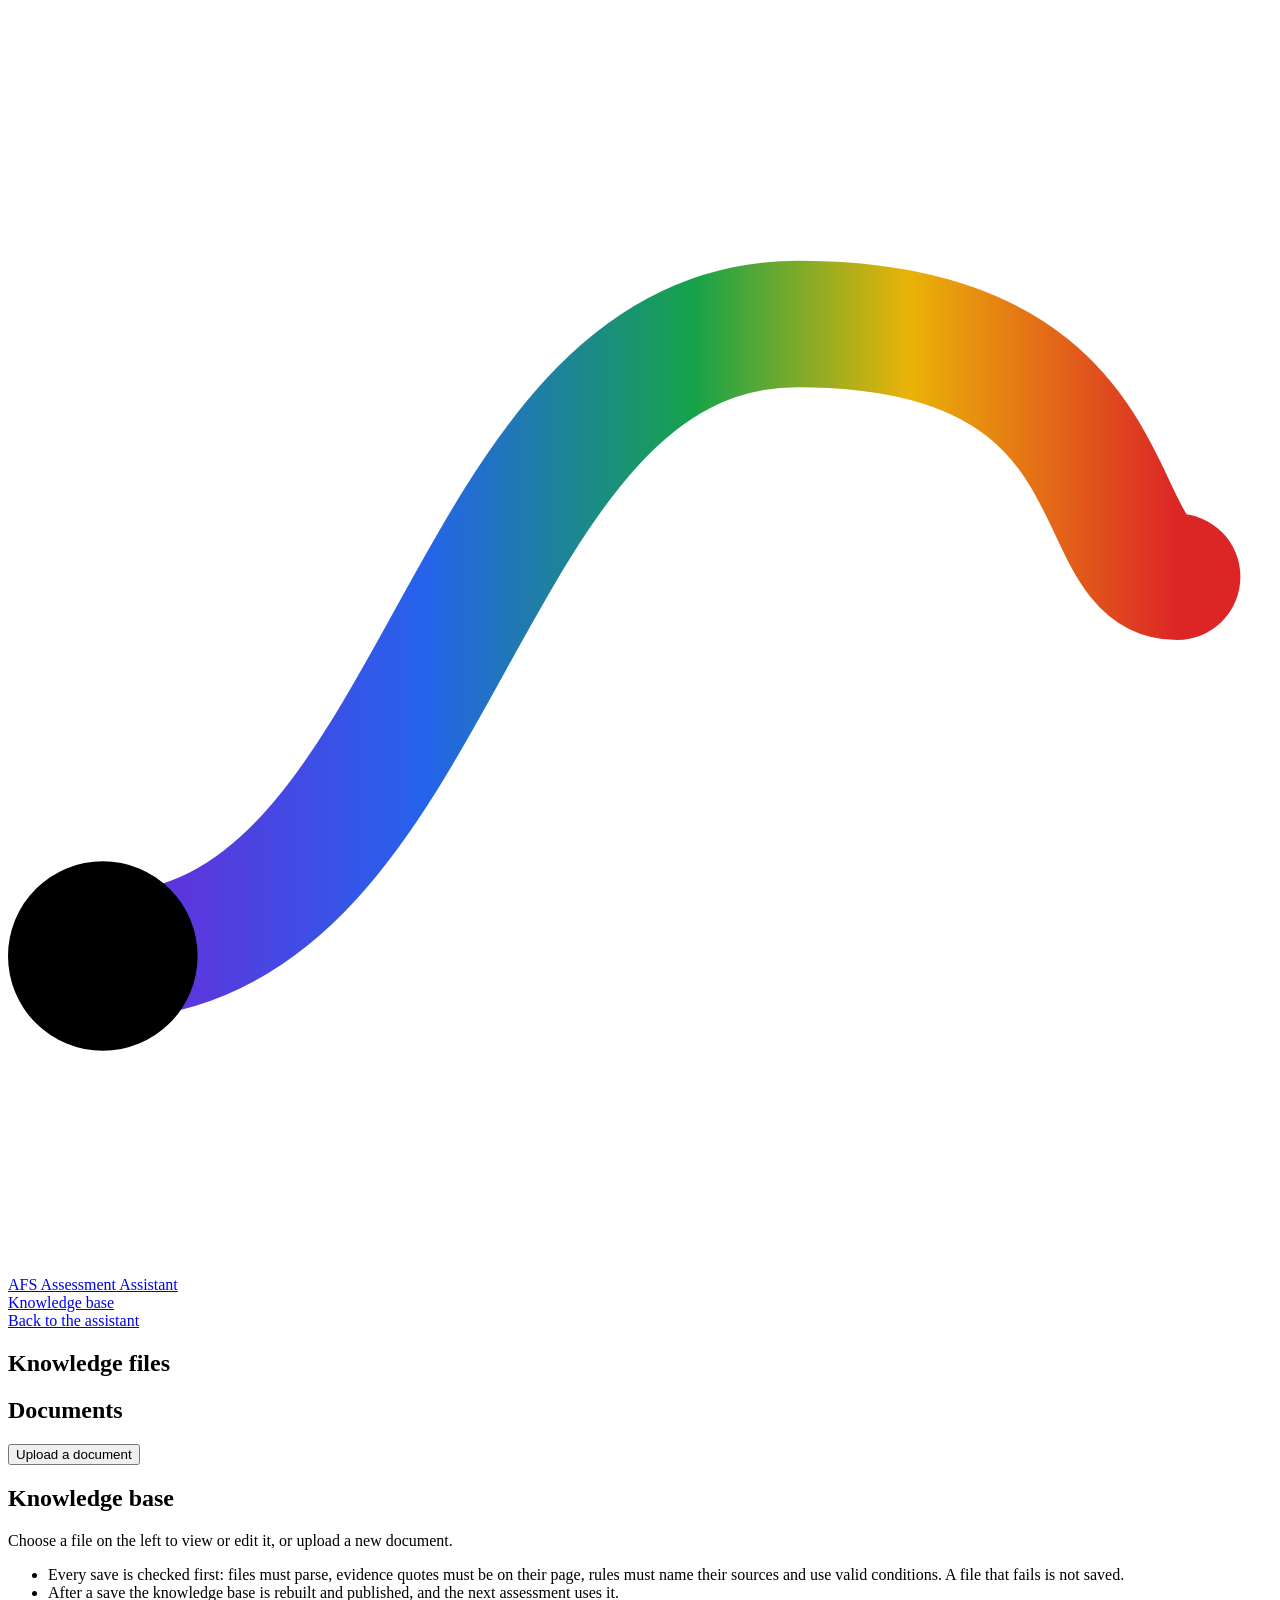
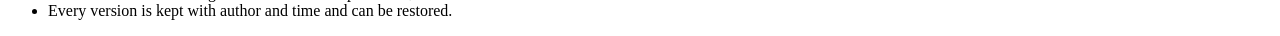
==== frontend/kb.html @ 2f105c24 "Knowledge base update rights" ====
<!doctype html>
<!-- Knowledge-base editor (Pro): edit the curated files, upload and register documents, see versions.
     Every save is checked by the server, stored as a version, rebuilt and published (backend/app/kb/files.py). -->
<html lang="en">
<head>
  <meta charset="utf-8">
  <meta name="viewport" content="width=device-width, initial-scale=1">
  <title>Knowledge base · AFS Assessment Assistant</title>
  <link rel="preconnect" href="https://fonts.googleapis.com">
  <link rel="preconnect" href="https://fonts.gstatic.com" crossorigin>
  <link href="https://fonts.googleapis.com/css2?family=Instrument+Sans:wght@400;500;600;700&display=swap" rel="stylesheet">
  <link rel="stylesheet" href="/static/css/styles.css">
  <link rel="stylesheet" href="/static/css/kb.css">
</head>
<body class="kb-body">
  <header class="topbar">
    <a class="brand kb-brand" href="/app">
      <svg class="brand-mark" viewBox="0 0 40 40" aria-hidden="true">
        <defs><linearGradient id="spec" x1="0" x2="1"><stop offset="0" stop-color="#6d28d9"/><stop offset=".3" stop-color="#2563eb"/><stop offset=".55" stop-color="#16a34a"/><stop offset=".75" stop-color="#eab308"/><stop offset="1" stop-color="#dc2626"/></linearGradient></defs>
        <path d="M3 30 C 14 30, 14 10, 25 10 S 34 18, 37 18" fill="none" stroke="url(#spec)" stroke-width="4" stroke-linecap="round"/>
        <circle cx="3" cy="30" r="3" fill="var(--ink)"/>
      </svg>
      <div>
        <div class="brand-name">AFS Assessment Assistant</div>
        <div class="brand-sub">Knowledge base</div>
      </div>
    </a>
    <nav class="kb-nav"><a class="btn" href="/app">Back to the assistant</a></nav>
  </header>

  <div id="kb-status" class="kb-status" role="status" aria-live="polite" hidden></div>

  <main class="kb-main">
    <aside class="kb-side" aria-label="Knowledge-base files">
      <h2>Knowledge files</h2>
      <ul class="kb-list" id="kb-files"></ul>
      <h2>Documents</h2>
      <ul class="kb-list" id="kb-docs"></ul>
      <button type="button" class="btn kb-upload-btn" id="kb-upload-open">Upload a document</button>
    </aside>
    <section class="kb-work" id="kb-work" aria-live="polite">
      <div class="kb-empty"><h1>Knowledge base</h1>
        <p>Choose a file on the left to view or edit it, or upload a new document.</p>
        <ul class="small muted">
          <li>Every save is checked first: files must parse, evidence quotes must be on their page, rules must name
            their sources and use valid conditions. A file that fails is not saved.</li>
          <li>After a save the knowledge base is rebuilt and published, and the next assessment uses it.</li>
          <li>Every version is kept with author and time and can be restored.</li>
        </ul></div>
    </section>
  </main>
  <script type="module" src="/static/js/kb.js"></script>
</body>
</html>
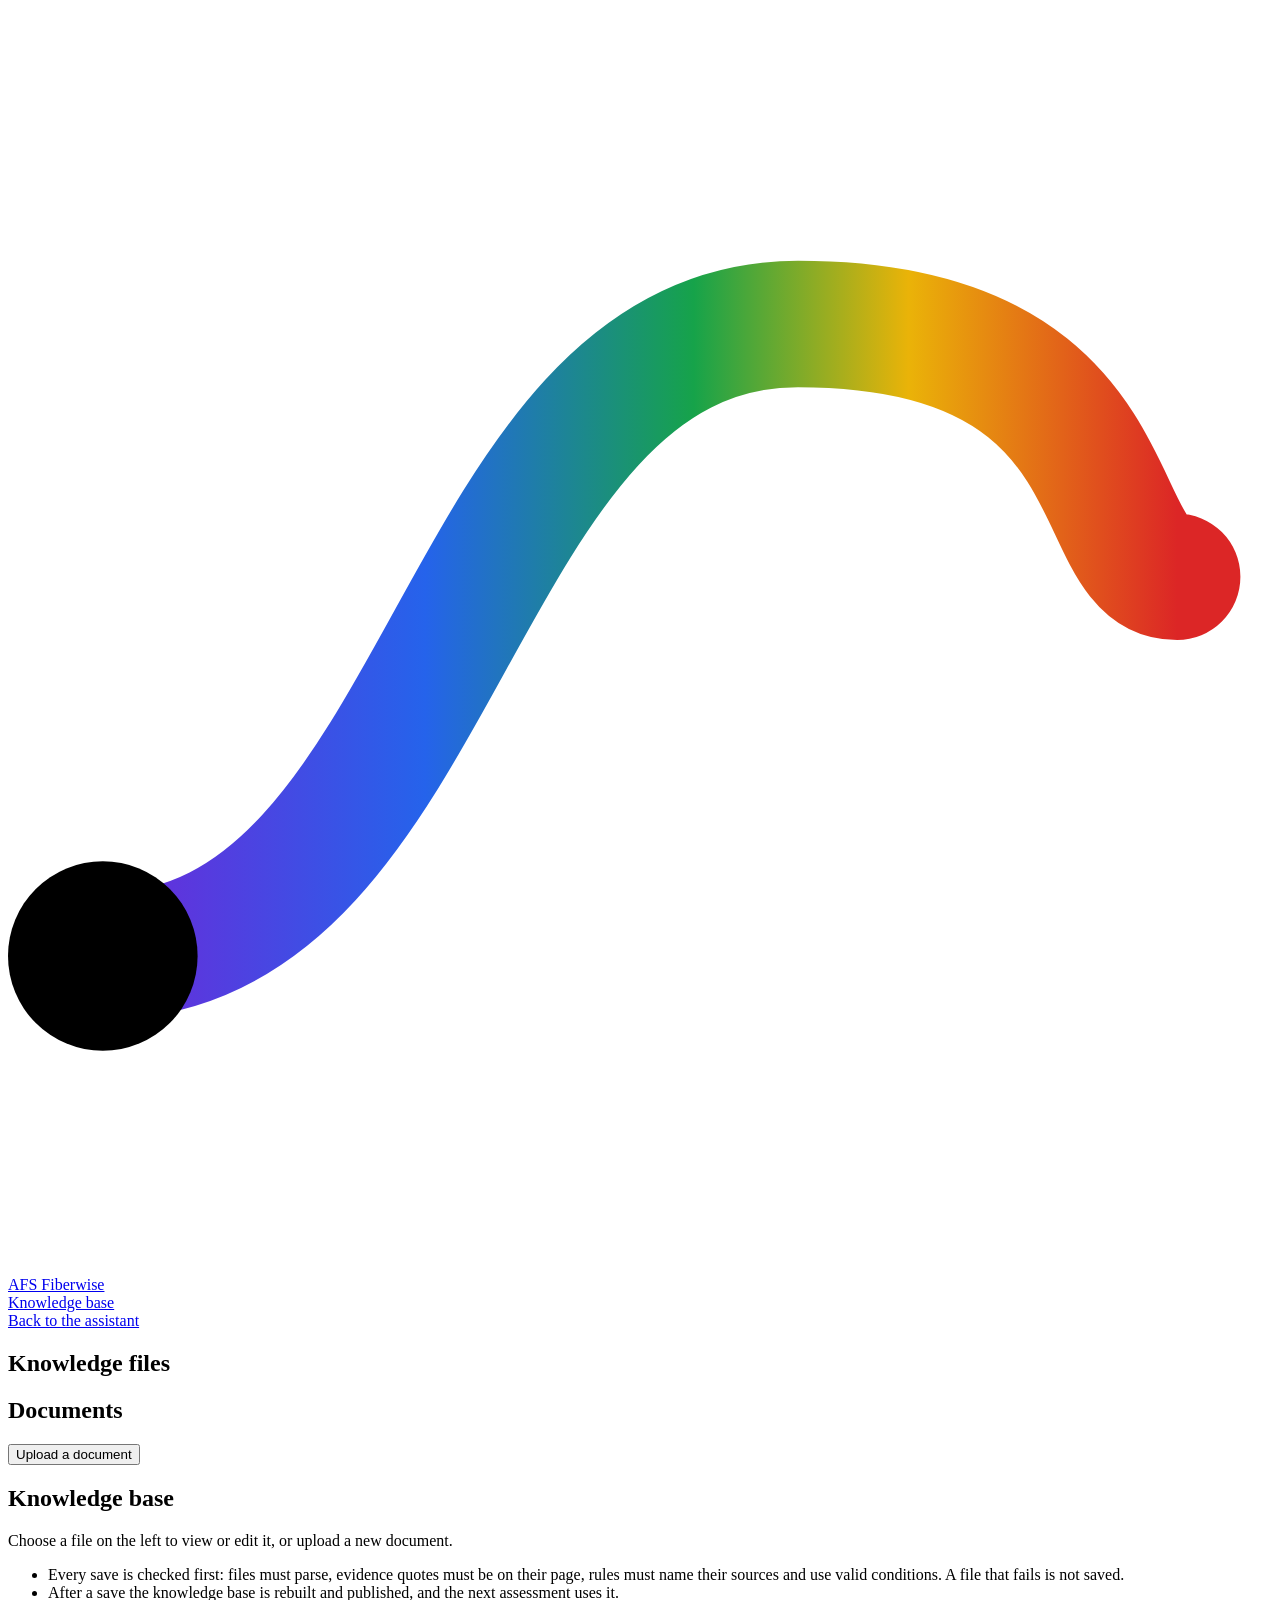
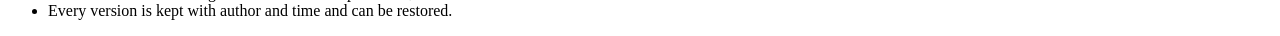
==== commit bf818a95: "Rename product to AFS Fiberwise in UI, API title, export footer and README Display strings only: pag" ====
--- a/frontend/kb.html
+++ b/frontend/kb.html
@@ -5,7 +5,7 @@
 <head>
   <meta charset="utf-8">
   <meta name="viewport" content="width=device-width, initial-scale=1">
-  <title>Knowledge base · AFS Assessment Assistant</title>
+  <title>Knowledge base · AFS Fiberwise</title>
   <link rel="preconnect" href="https://fonts.googleapis.com">
   <link rel="preconnect" href="https://fonts.gstatic.com" crossorigin>
   <link href="https://fonts.googleapis.com/css2?family=Instrument+Sans:wght@400;500;600;700&display=swap" rel="stylesheet">
@@ -21,7 +21,7 @@
         <circle cx="3" cy="30" r="3" fill="var(--ink)"/>
       </svg>
       <div>
-        <div class="brand-name">AFS Assessment Assistant</div>
+        <div class="brand-name">AFS Fiberwise</div>
         <div class="brand-sub">Knowledge base</div>
       </div>
     </a>
